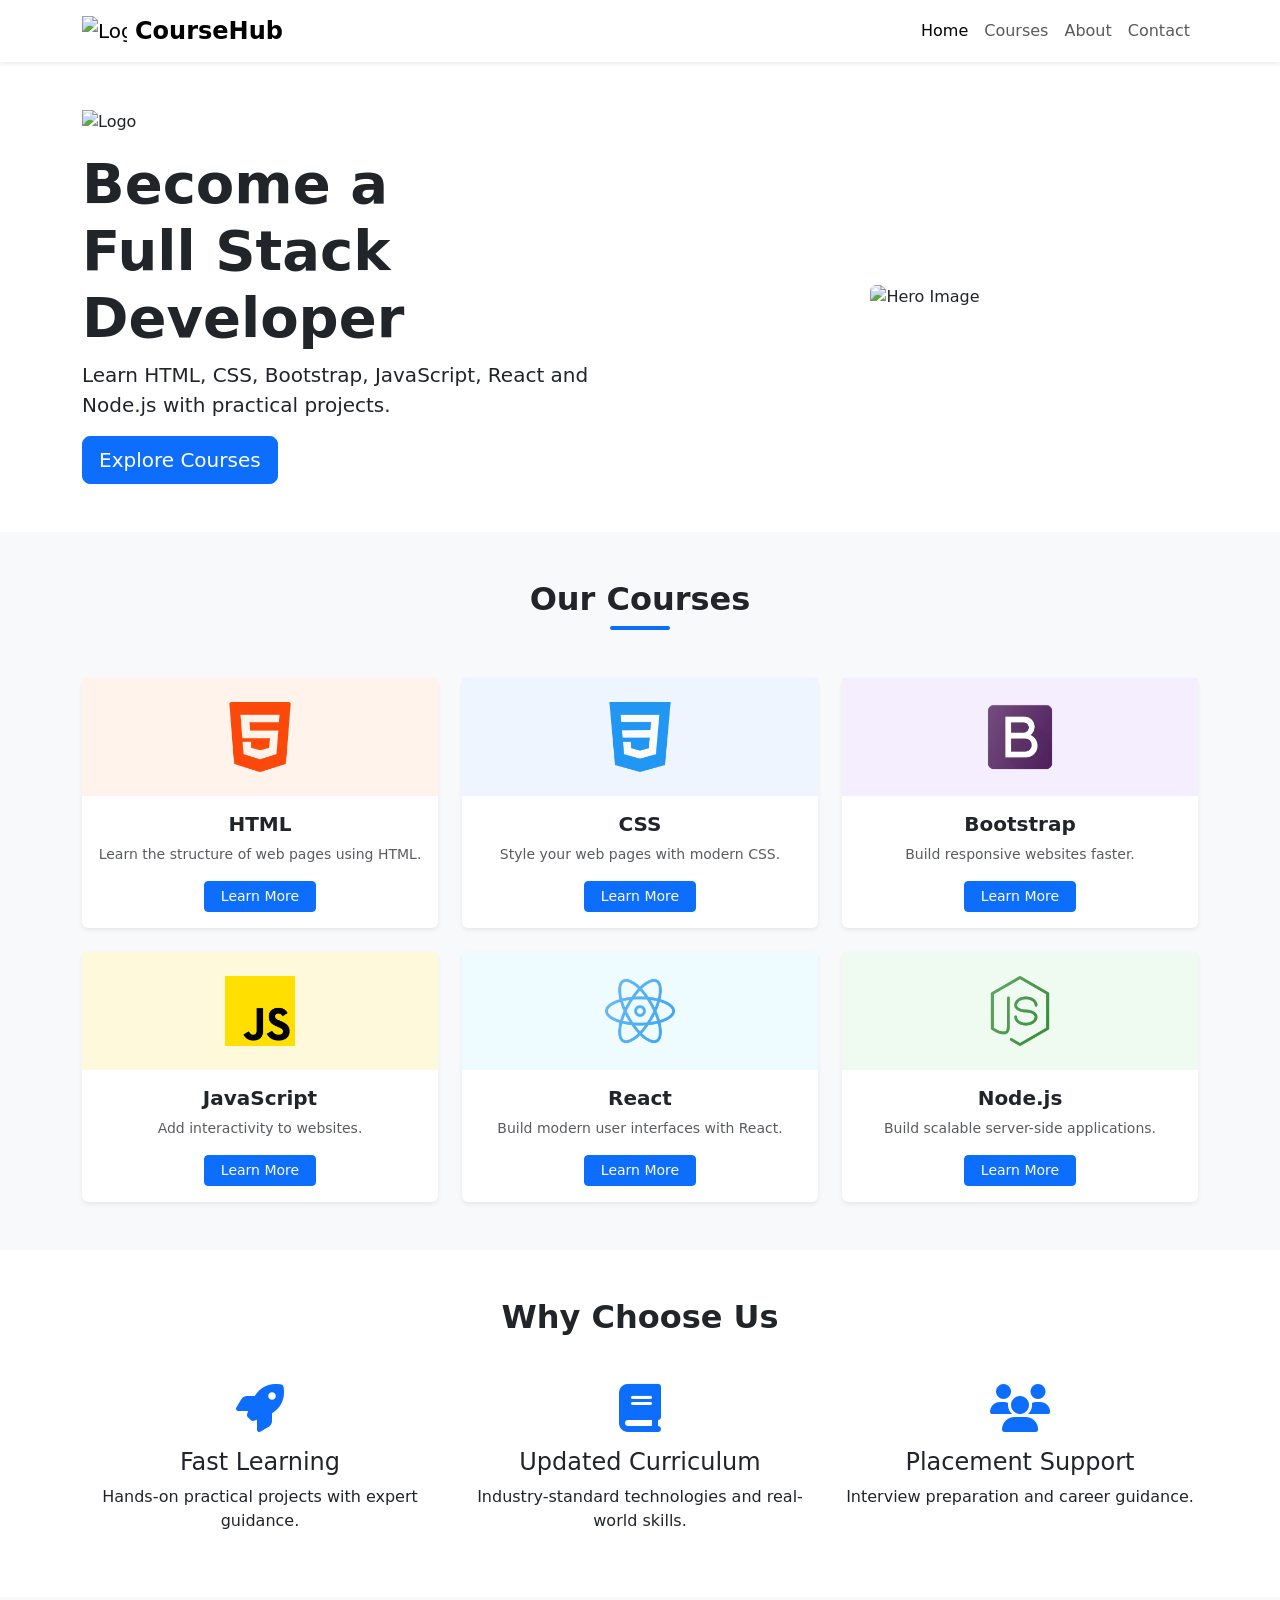
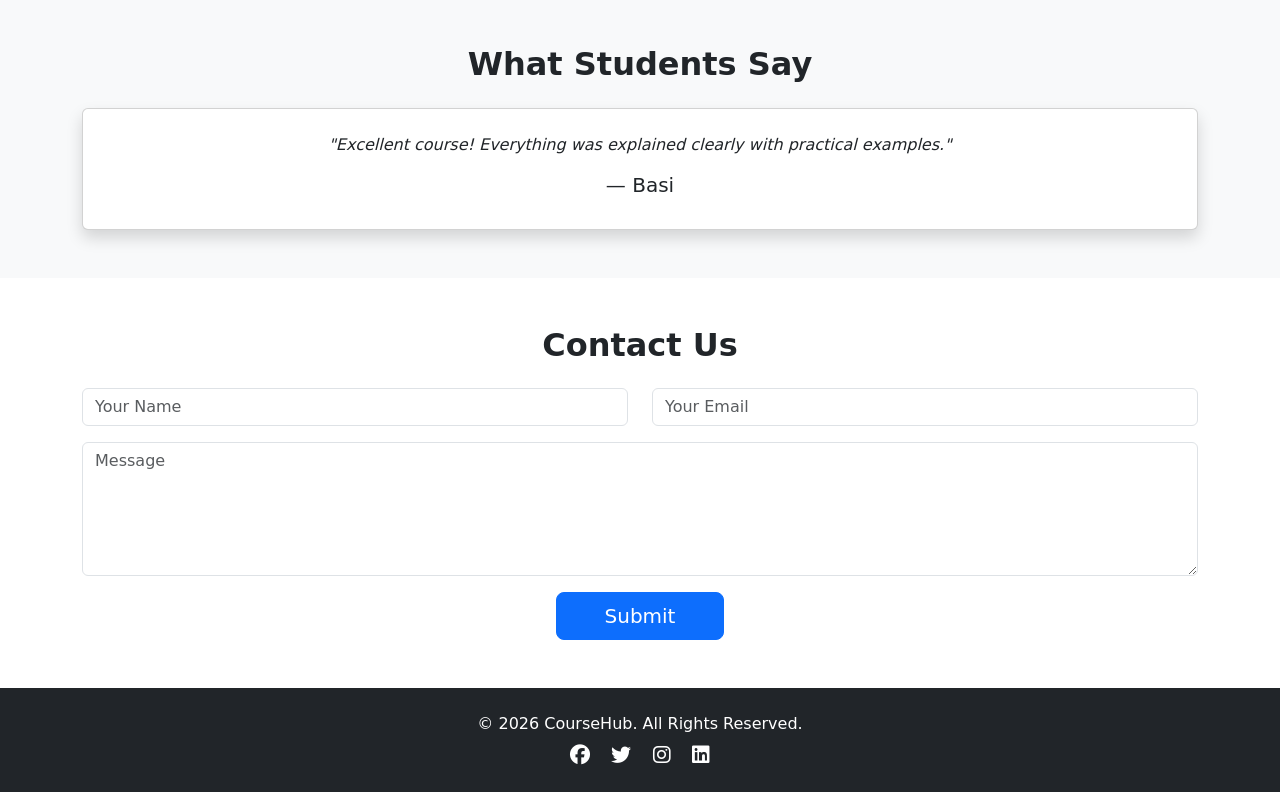
==== assignment-2/index.html @ e5970b3b "bootsrap-landing" ====
<!DOCTYPE html>
<html lang="en">
<head>
    <meta charset="UTF-8">
    <meta name="viewport" content="width=device-width, initial-scale=1.0">

    <title>Course Landing Page</title>

    <link href="https://cdn.jsdelivr.net/npm/bootstrap@5.3.7/dist/css/bootstrap.min.css" rel="stylesheet">

    <link rel="stylesheet" href="css/style.css">

    <link rel="stylesheet"
    href="https://cdnjs.cloudflare.com/ajax/libs/font-awesome/6.6.0/css/all.min.css">
    <script src="https://cdn.jsdelivr.net/npm/bootstrap@5.3.7/dist/js/bootstrap.bundle.min.js"></script>
</head>

<body>

<!-- Navbar -->

<nav class="navbar navbar-expand-lg bg-white shadow-sm sticky-top">

    <div class="container">

        <a class="navbar-brand d-flex align-items-center" href="#">
            <img src="https://img.icons8.com/color/96/graduation-cap.png"
                alt="Logo"
                width="45"
                class="me-2">

            <span class="fw-bold fs-4">CourseHub</span>
        </a>

        <button class="navbar-toggler"
            type="button"
            data-bs-toggle="collapse"
            data-bs-target="#navbar">

            <span class="navbar-toggler-icon"></span>

        </button>

        <div class="collapse navbar-collapse" id="navbar">

            <ul class="navbar-nav ms-auto">

                <li class="nav-item">
                    <a class="nav-link active" href="#home">Home</a>
                </li>

                <li class="nav-item">
                    <a class="nav-link" href="#courses">Courses</a>
                </li>

                <li class="nav-item">
                    <a class="nav-link" href="#features">About</a>
                </li>

                <li class="nav-item">
                    <a class="nav-link" href="#contact">Contact</a>
                </li>

            </ul>

        </div>

    </div>

</nav>

<!-- Hero -->

<section id="home" class="py-5">
    <div class="container">

        <div class="row align-items-center">

            <div class="col-lg-6 text-center text-lg-start">

                <img src="https://img.icons8.com/color/96/graduation-cap.png"
                    alt="Logo"
                    width="90"
                    class="mb-3">

                <h1 class="fw-bold display-4">
                    Become a <br>
                    Full Stack Developer
                </h1>

                <p class="lead">
                    Learn HTML, CSS, Bootstrap, JavaScript,
                    React and Node.js with practical projects.
                </p>

                <a href="#" class="btn btn-primary btn-lg">
                    Explore Courses
                </a>

            </div>

            <div class="col-lg-6 text-center mt-4 mt-lg-0">

                <img src="https://images.unsplash.com/photo-1516321318423-f06f85e504b3?w=700&auto=format&fit=crop"

                    class="img-fluid rounded"
                    alt="Hero Image">

            </div>

        </div>

    </div>

</section>
<!-- Our Courses -->

<section id="courses" class="py-5 bg-light">

    <div class="container">

        <h2 class="text-center fw-bold">Our Courses</h2>

        <div class="mx-auto mb-5 bg-primary rounded" style="width:60px;height:4px;"></div>

        <div class="row g-4">

            <!-- HTML -->

            <div class="col-md-6 col-lg-4">

                <div class="card border-0 shadow-sm h-100 text-center">

                    <div class="py-4" style="background:#fff3eb;">
                        <img src="assets/html-5.png" width="70" alt="HTML">
                    </div>

                    <div class="card-body">

                        <h5 class="fw-bold">HTML</h5>

                        <p class="text-muted small">
                            Learn the structure of web pages using HTML.
                        </p>

                        <a href="#" class="btn btn-primary btn-sm px-3">
                            Learn More
                        </a>

                    </div>

                </div>

            </div>

            <!-- CSS -->

            <div class="col-md-6 col-lg-4">

                <div class="card border-0 shadow-sm h-100 text-center">

                    <div class="py-4" style="background:#eef5ff;">
                        <img src="assets/css-3.png" width="70" alt="CSS">
                    </div>

                    <div class="card-body">

                        <h5 class="fw-bold">CSS</h5>

                        <p class="text-muted small">
                            Style your web pages with modern CSS.
                        </p>

                        <a href="#" class="btn btn-primary btn-sm px-3">
                            Learn More
                        </a>

                    </div>

                </div>

            </div>

            <!-- Bootstrap -->

            <div class="col-md-6 col-lg-4">

                <div class="card border-0 shadow-sm h-100 text-center">

                    <div class="py-4" style="background:#f4eeff;">
                        <img src="assets/media.png" width="70" alt="Bootstrap">
                    </div>

                    <div class="card-body">

                        <h5 class="fw-bold">Bootstrap</h5>

                        <p class="text-muted small">
                            Build responsive websites faster.
                        </p>

                        <a href="#" class="btn btn-primary btn-sm px-3">
                            Learn More
                        </a>

                    </div>

                </div>

            </div>

            <!-- JavaScript -->

            <div class="col-md-6 col-lg-4">

                <div class="card border-0 shadow-sm h-100 text-center">

                    <div class="py-4" style="background:#fff9dc;">
                        <img src="assets/js.png" width="70" alt="JavaScript">
                    </div>

                    <div class="card-body">

                        <h5 class="fw-bold">JavaScript</h5>

                        <p class="text-muted small">
                            Add interactivity to websites.
                        </p>

                        <a href="#" class="btn btn-primary btn-sm px-3">
                            Learn More
                        </a>

                    </div>

                </div>

            </div>

            <!-- React -->

            <div class="col-md-6 col-lg-4">

                <div class="card border-0 shadow-sm h-100 text-center">

                    <div class="py-4" style="background:#eefcff;">
                        <img src="assets/programing (1).png" width="70" alt="React">
                    </div>

                    <div class="card-body">

                        <h5 class="fw-bold">React</h5>

                        <p class="text-muted small">
                            Build modern user interfaces with React.
                        </p>

                        <a href="#" class="btn btn-primary btn-sm px-3">
                            Learn More
                        </a>

                    </div>

                </div>

            </div>

            <!-- Node.js -->

            <div class="col-md-6 col-lg-4">

                <div class="card border-0 shadow-sm h-100 text-center">

                    <div class="py-4" style="background:#effaf1;">
                        <img src="assets/programing.png" width="70" alt="Node.js">
                    </div>

                    <div class="card-body">

                        <h5 class="fw-bold">Node.js</h5>

                        <p class="text-muted small">
                            Build scalable server-side applications.
                        </p>

                        <a href="#" class="btn btn-primary btn-sm px-3">
                            Learn More
                        </a>

                    </div>

                </div>

            </div>

        </div>

    </div>

</section>

<!-- Features -->

<section id="features" class="py-5">

    <div class="container">

        <h2 class="text-center fw-bold mb-5">
            Why Choose Us
        </h2>

        <div class="row text-center">

            <div class="col-md-4">

                <i class="fa-solid fa-rocket fa-3x text-primary mb-3"></i>

                <h4>Fast Learning</h4>

                <p>Hands-on practical projects with expert guidance.</p>

            </div>

            <div class="col-md-4">

                <i class="fa-solid fa-book fa-3x text-primary mb-3"></i>

                <h4>Updated Curriculum</h4>

                <p>Industry-standard technologies and real-world skills.</p>

            </div>

            <div class="col-md-4">

                <i class="fa-solid fa-users fa-3x text-primary mb-3"></i>

                <h4>Placement Support</h4>

                <p>Interview preparation and career guidance.</p>

            </div>

        </div>

    </div>

</section>

<!-- Testimonial -->

<section id="testimonials" class="py-5 bg-light">

    <div class="container">

        <h2 class="text-center fw-bold mb-4">
            What Students Say
        </h2>

        <div class="card shadow p-4">

            <p class="text-center fst-italic">

                "Excellent course! Everything was explained clearly with practical examples."

            </p>

            <h5 class="text-center">
                — Basi
            </h5>

        </div>

    </div>

</section>

<!-- Contact -->

<section id="contact" class="py-5">

    <div class="container">

        <h2 class="text-center fw-bold mb-4">
            Contact Us
        </h2>

        <form>

            <div class="row">

                <div class="col-md-6 mb-3">

                    <input
                        type="text"
                        class="form-control"
                        placeholder="Your Name">

                </div>

                <div class="col-md-6 mb-3">

                    <input
                        type="email"
                        class="form-control"
                        placeholder="Your Email">

                </div>

            </div>

            <div class="mb-3">

                <textarea
                    class="form-control"
                    rows="5"
                    placeholder="Message"></textarea>

            </div>

            <div class="text-center">

                <button class="btn btn-primary btn-lg px-5">
                    Submit
                </button>

            </div>

        </form>

    </div>

</section>

<!-- Footer -->

<footer class="bg-dark text-white text-center py-4">

    <p class="mb-2">
        © 2026 CourseHub. All Rights Reserved.
    </p>

    <div>

        <i class="fab fa-facebook fa-lg me-3"></i>

        <i class="fab fa-twitter fa-lg me-3"></i>

        <i class="fab fa-instagram fa-lg me-3"></i>

        <i class="fab fa-linkedin fa-lg"></i>

    </div>

</footer>

</body>
</html>
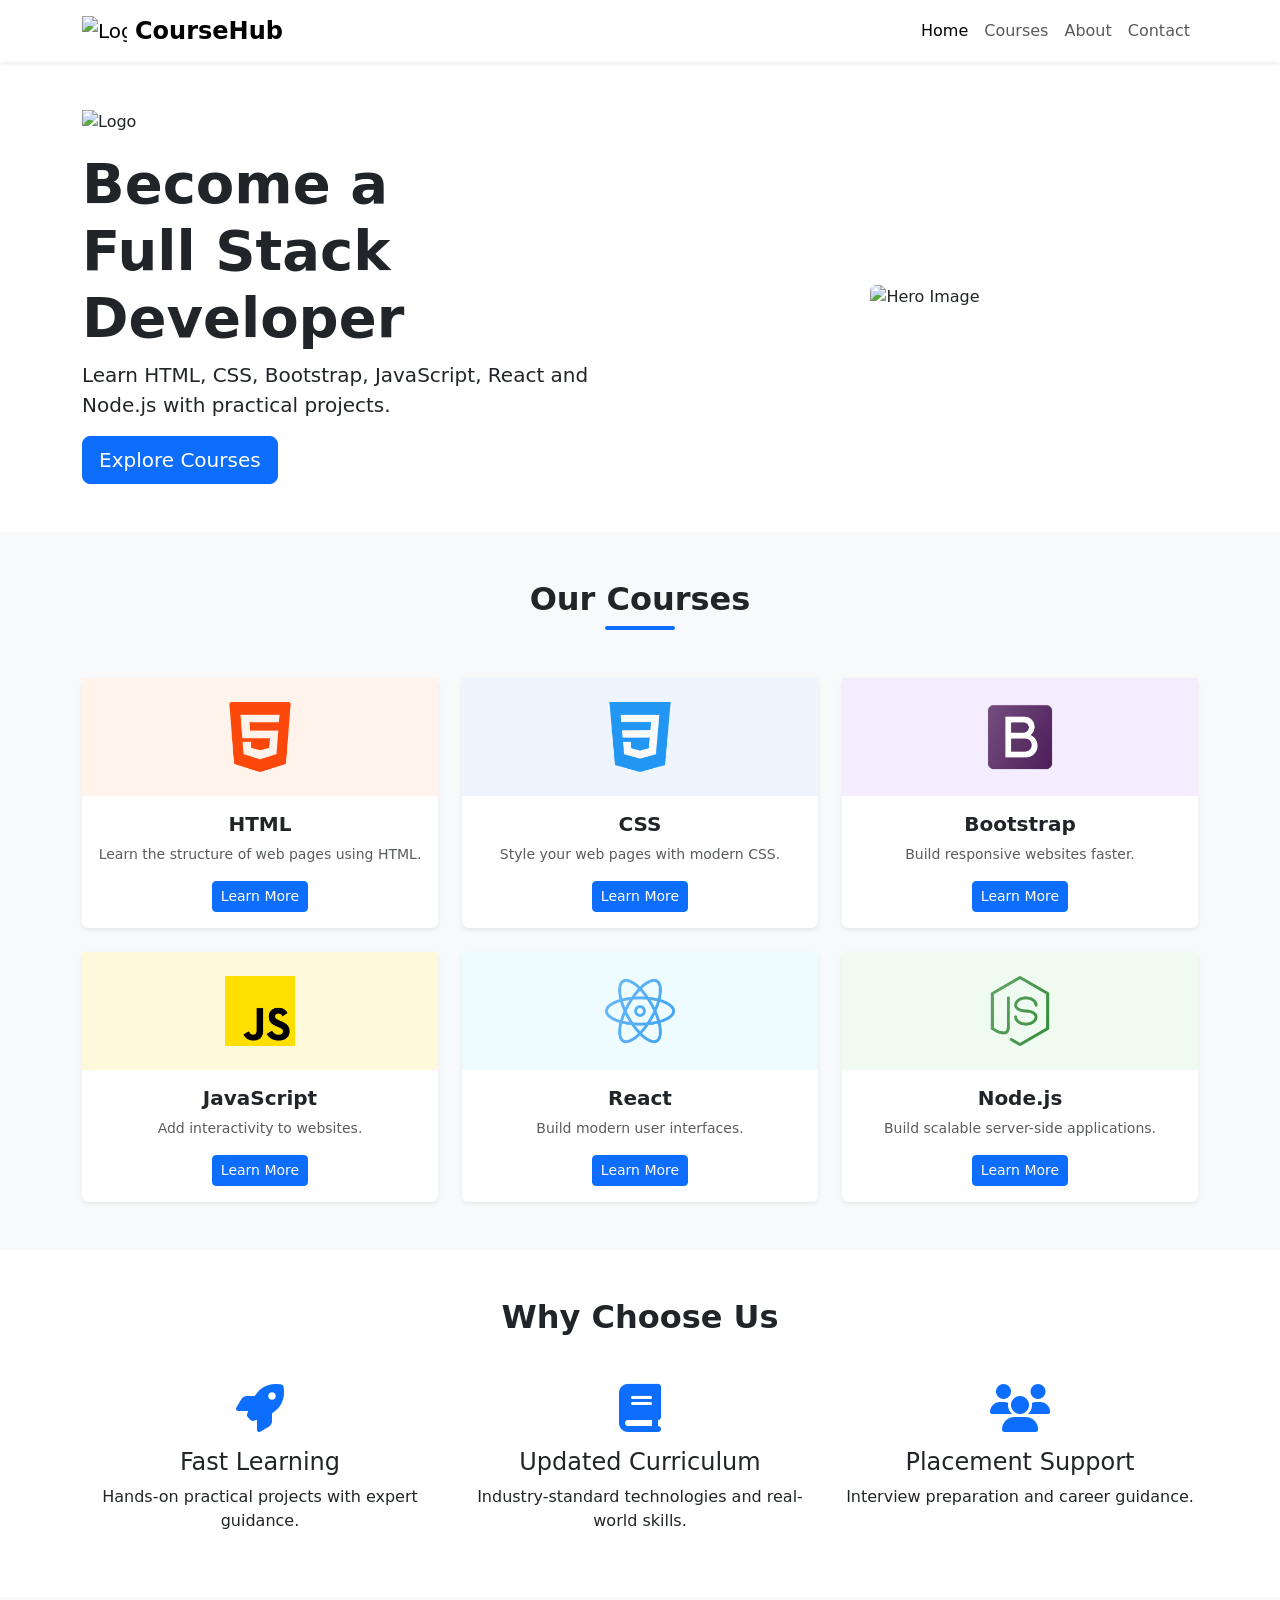
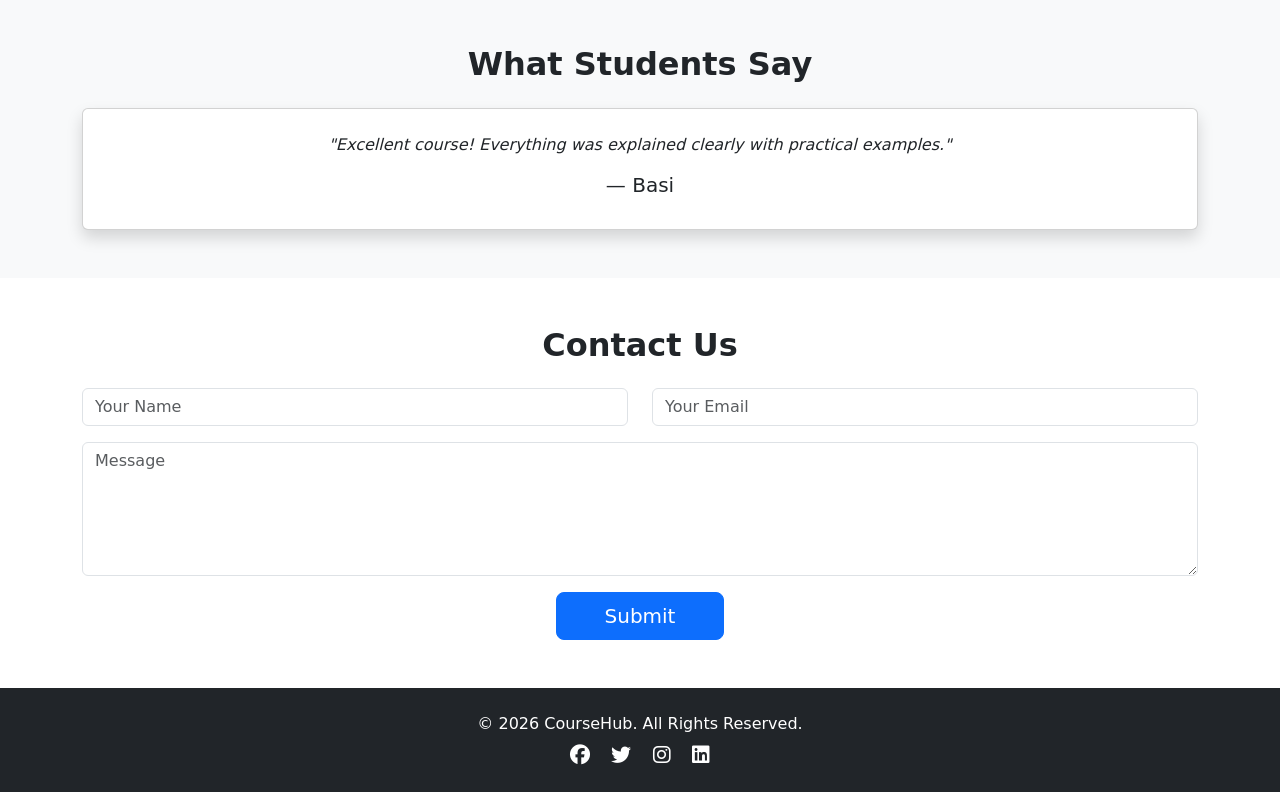
==== commit 6f424984: "changed" ====
--- a/assignment-2/index.html
+++ b/assignment-2/index.html
@@ -115,182 +115,160 @@
 </section>
 <!-- Our Courses -->
 
+<!-- =================== OUR COURSES =================== -->
+
 <section id="courses" class="py-5 bg-light">
 
     <div class="container">
 
         <h2 class="text-center fw-bold">Our Courses</h2>
 
-        <div class="mx-auto mb-5 bg-primary rounded" style="width:60px;height:4px;"></div>
+        <div class="mx-auto bg-primary rounded mb-5" style="width:70px;height:4px;"></div>
 
         <div class="row g-4">
 
             <!-- HTML -->
-
             <div class="col-md-6 col-lg-4">
-
-                <div class="card border-0 shadow-sm h-100 text-center">
+                <div class="card border-0 shadow-sm text-center h-100">
 
                     <div class="py-4" style="background:#fff3eb;">
-                        <img src="assets/html-5.png" width="70" alt="HTML">
+                        <img src="assets/html-5.png" width="70">
                     </div>
 
                     <div class="card-body">
-
                         <h5 class="fw-bold">HTML</h5>
-
                         <p class="text-muted small">
                             Learn the structure of web pages using HTML.
                         </p>
 
-                        <a href="#" class="btn btn-primary btn-sm px-3">
+                        <button class="btn btn-primary btn-sm"
+                            data-bs-toggle="modal"
+                            data-bs-target="#htmlModal">
                             Learn More
-                        </a>
-
-                    </div>
-
-                </div>
-
+                        </button>
+                    </div>
+
+                </div>
             </div>
 
             <!-- CSS -->
-
             <div class="col-md-6 col-lg-4">
-
-                <div class="card border-0 shadow-sm h-100 text-center">
+                <div class="card border-0 shadow-sm text-center h-100">
 
                     <div class="py-4" style="background:#eef5ff;">
-                        <img src="assets/css-3.png" width="70" alt="CSS">
+                        <img src="assets/css-3.png" width="70">
                     </div>
 
                     <div class="card-body">
-
                         <h5 class="fw-bold">CSS</h5>
-
                         <p class="text-muted small">
                             Style your web pages with modern CSS.
                         </p>
 
-                        <a href="#" class="btn btn-primary btn-sm px-3">
+                        <button class="btn btn-primary btn-sm"
+                            data-bs-toggle="modal"
+                            data-bs-target="#cssModal">
                             Learn More
-                        </a>
-
-                    </div>
-
-                </div>
-
+                        </button>
+                    </div>
+
+                </div>
             </div>
 
             <!-- Bootstrap -->
-
             <div class="col-md-6 col-lg-4">
-
-                <div class="card border-0 shadow-sm h-100 text-center">
-
-                    <div class="py-4" style="background:#f4eeff;">
-                        <img src="assets/media.png" width="70" alt="Bootstrap">
+                <div class="card border-0 shadow-sm text-center h-100">
+
+                    <div class="py-4" style="background:#f3edff;">
+                        <img src="assets/media.png" width="70">
                     </div>
 
                     <div class="card-body">
-
                         <h5 class="fw-bold">Bootstrap</h5>
-
                         <p class="text-muted small">
                             Build responsive websites faster.
                         </p>
 
-                        <a href="#" class="btn btn-primary btn-sm px-3">
+                        <button class="btn btn-primary btn-sm"
+                            data-bs-toggle="modal"
+                            data-bs-target="#bootstrapModal">
                             Learn More
-                        </a>
-
-                    </div>
-
-                </div>
-
+                        </button>
+                    </div>
+
+                </div>
             </div>
 
             <!-- JavaScript -->
-
             <div class="col-md-6 col-lg-4">
-
-                <div class="card border-0 shadow-sm h-100 text-center">
+                <div class="card border-0 shadow-sm text-center h-100">
 
                     <div class="py-4" style="background:#fff9dc;">
-                        <img src="assets/js.png" width="70" alt="JavaScript">
+                        <img src="assets/js.png" width="70">
                     </div>
 
                     <div class="card-body">
-
                         <h5 class="fw-bold">JavaScript</h5>
-
                         <p class="text-muted small">
                             Add interactivity to websites.
                         </p>
 
-                        <a href="#" class="btn btn-primary btn-sm px-3">
+                        <button class="btn btn-primary btn-sm"
+                            data-bs-toggle="modal"
+                            data-bs-target="#jsModal">
                             Learn More
-                        </a>
-
-                    </div>
-
-                </div>
-
+                        </button>
+                    </div>
+
+                </div>
             </div>
 
             <!-- React -->
-
             <div class="col-md-6 col-lg-4">
-
-                <div class="card border-0 shadow-sm h-100 text-center">
+                <div class="card border-0 shadow-sm text-center h-100">
 
                     <div class="py-4" style="background:#eefcff;">
-                        <img src="assets/programing (1).png" width="70" alt="React">
+                        <img src="assets/programing (1).png" width="70">
                     </div>
 
                     <div class="card-body">
-
                         <h5 class="fw-bold">React</h5>
-
                         <p class="text-muted small">
-                            Build modern user interfaces with React.
+                            Build modern user interfaces.
                         </p>
 
-                        <a href="#" class="btn btn-primary btn-sm px-3">
+                        <button class="btn btn-primary btn-sm"
+                            data-bs-toggle="modal"
+                            data-bs-target="#reactModal">
                             Learn More
-                        </a>
-
-                    </div>
-
-                </div>
-
-            </div>
-
-            <!-- Node.js -->
-
+                        </button>
+                    </div>
+
+                </div>
+            </div>
+
+            <!-- Node -->
             <div class="col-md-6 col-lg-4">
-
-                <div class="card border-0 shadow-sm h-100 text-center">
+                <div class="card border-0 shadow-sm text-center h-100">
 
                     <div class="py-4" style="background:#effaf1;">
-                        <img src="assets/programing.png" width="70" alt="Node.js">
+                        <img src="assets/programing.png" width="70">
                     </div>
 
                     <div class="card-body">
-
                         <h5 class="fw-bold">Node.js</h5>
-
                         <p class="text-muted small">
                             Build scalable server-side applications.
                         </p>
 
-                        <a href="#" class="btn btn-primary btn-sm px-3">
+                        <button class="btn btn-primary btn-sm"
+                            data-bs-toggle="modal"
+                            data-bs-target="#nodeModal">
                             Learn More
-                        </a>
-
-                    </div>
-
-                </div>
-
+                        </button>
+                    </div>
+
+                </div>
             </div>
 
         </div>
@@ -298,6 +276,121 @@
     </div>
 
 </section>
+
+
+<!-- HTML -->
+<div class="modal fade" id="htmlModal">
+    <div class="modal-dialog">
+        <div class="modal-content">
+
+            <div class="modal-header">
+                <h5 class="modal-title">HTML Course</h5>
+                <button class="btn-close" data-bs-dismiss="modal"></button>
+            </div>
+
+            <div class="modal-body text-center">
+                <img src="assets/html-5.png" width="90" class="mb-3">
+                <p>HTML is the foundation of every website. Learn elements, forms, tables, semantic tags and build responsive web pages.</p>
+            </div>
+
+        </div>
+    </div>
+</div>
+
+<!-- CSS -->
+<div class="modal fade" id="cssModal">
+    <div class="modal-dialog">
+        <div class="modal-content">
+
+            <div class="modal-header">
+                <h5 class="modal-title">CSS Course</h5>
+                <button class="btn-close" data-bs-dismiss="modal"></button>
+            </div>
+
+            <div class="modal-body text-center">
+                <img src="assets/css-3.png" width="90" class="mb-3">
+                <p>Master Flexbox, Grid, Animations, Responsive Design, Media Queries and modern layouts.</p>
+            </div>
+
+        </div>
+    </div>
+</div>
+
+<!-- Bootstrap -->
+<div class="modal fade" id="bootstrapModal">
+    <div class="modal-dialog">
+        <div class="modal-content">
+
+            <div class="modal-header">
+                <h5 class="modal-title">Bootstrap Course</h5>
+                <button class="btn-close" data-bs-dismiss="modal"></button>
+            </div>
+
+            <div class="modal-body text-center">
+                <img src="assets/media.png" width="90" class="mb-3">
+                <p>Create responsive websites quickly using Bootstrap Grid, Cards, Navbar, Forms and Components.</p>
+            </div>
+
+        </div>
+    </div>
+</div>
+
+<!-- JavaScript -->
+<div class="modal fade" id="jsModal">
+    <div class="modal-dialog">
+        <div class="modal-content">
+
+            <div class="modal-header">
+                <h5 class="modal-title">JavaScript Course</h5>
+                <button class="btn-close" data-bs-dismiss="modal"></button>
+            </div>
+
+            <div class="modal-body text-center">
+                <img src="assets/js.png" width="90" class="mb-3">
+                <p>Learn Variables, Functions, Arrays, Loops, DOM Manipulation, Events and ES6 concepts.</p>
+            </div>
+
+        </div>
+    </div>
+</div>
+
+<!-- React -->
+<div class="modal fade" id="reactModal">
+    <div class="modal-dialog">
+        <div class="modal-content">
+
+            <div class="modal-header">
+                <h5 class="modal-title">React Course</h5>
+                <button class="btn-close" data-bs-dismiss="modal"></button>
+            </div>
+
+            <div class="modal-body text-center">
+                <img src="assets/programing (1).png" width="90" class="mb-3">
+                <p>Build reusable UI components using React, Hooks, Routing, State Management and API Integration.</p>
+            </div>
+
+        </div>
+    </div>
+</div>
+
+<!-- Node -->
+<div class="modal fade" id="nodeModal">
+    <div class="modal-dialog">
+        <div class="modal-content">
+
+            <div class="modal-header">
+                <h5 class="modal-title">Node.js Course</h5>
+                <button class="btn-close" data-bs-dismiss="modal"></button>
+            </div>
+
+            <div class="modal-body text-center">
+                <img src="assets/programing.png" width="90" class="mb-3">
+                <p>Learn Express.js, REST APIs, MongoDB, Authentication and Backend Development.</p>
+            </div>
+
+        </div>
+    </div>
+</div>
 
 <!-- Features -->
 
